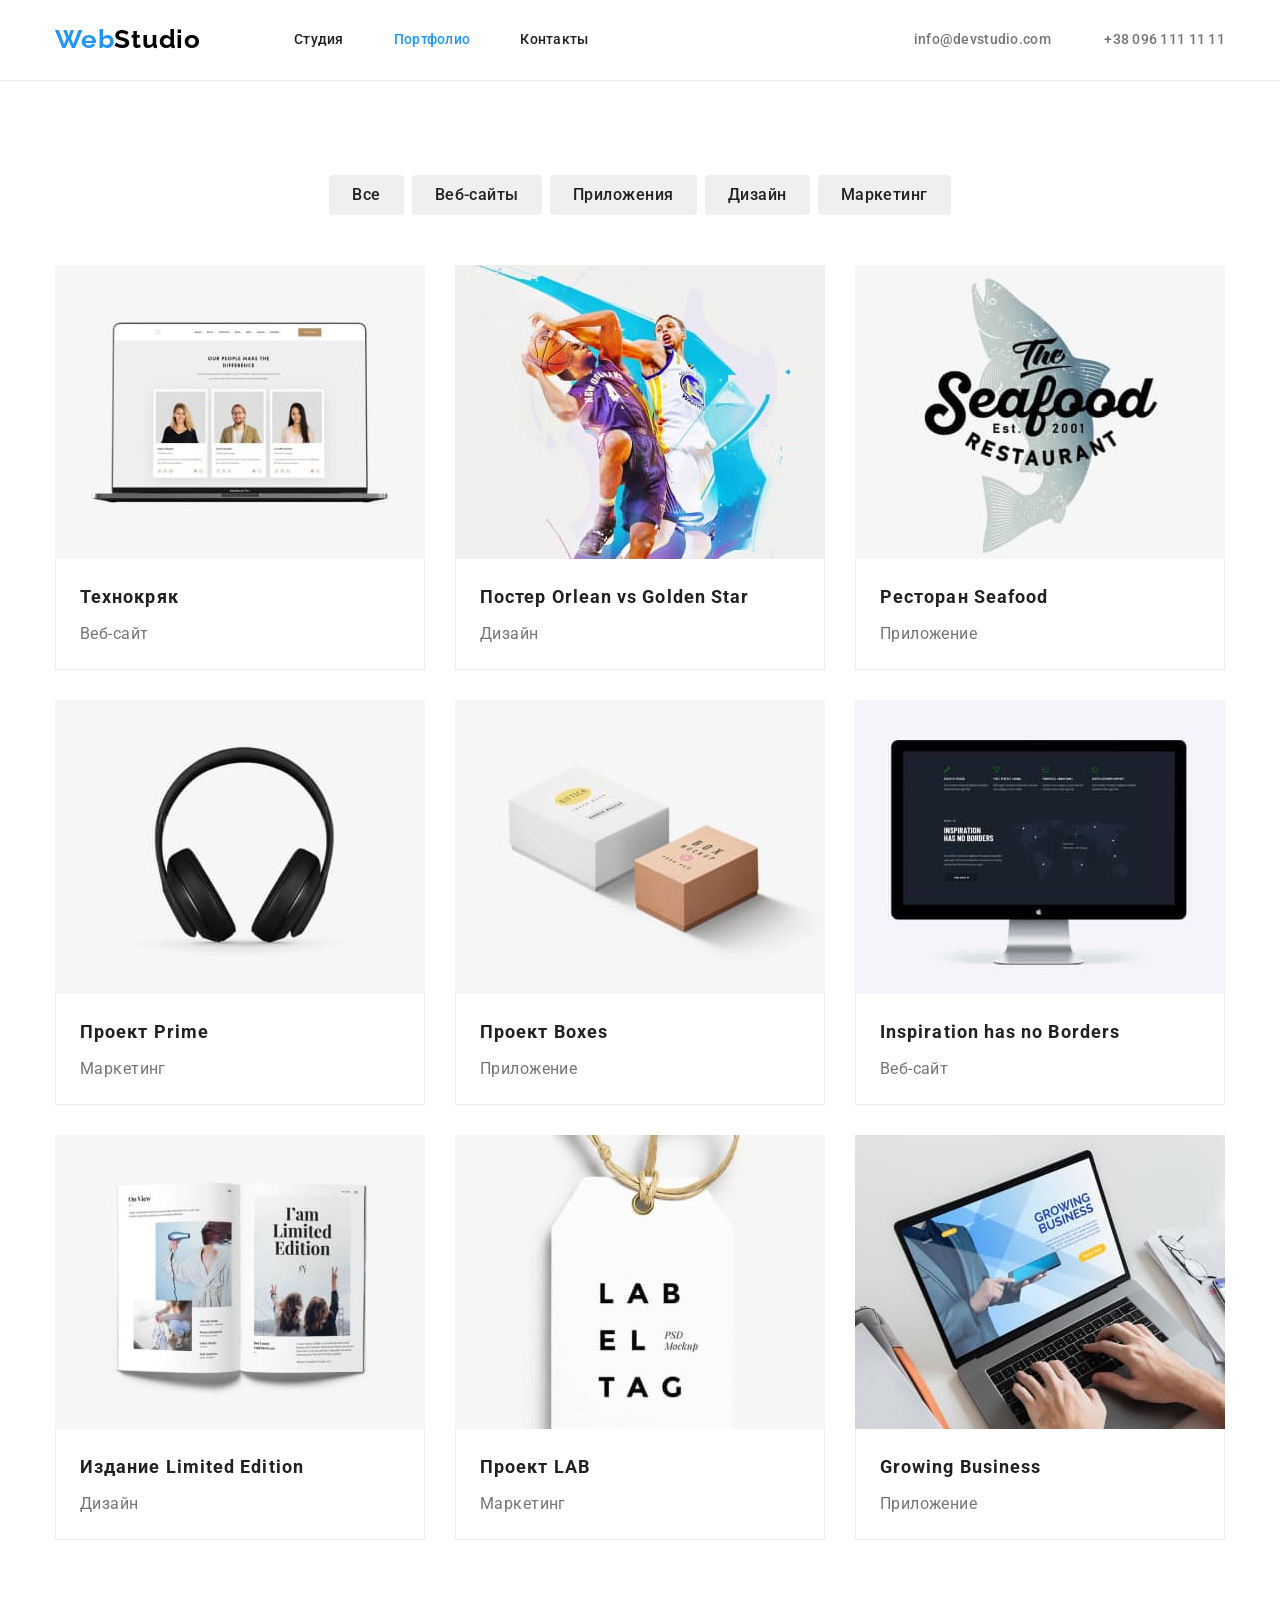
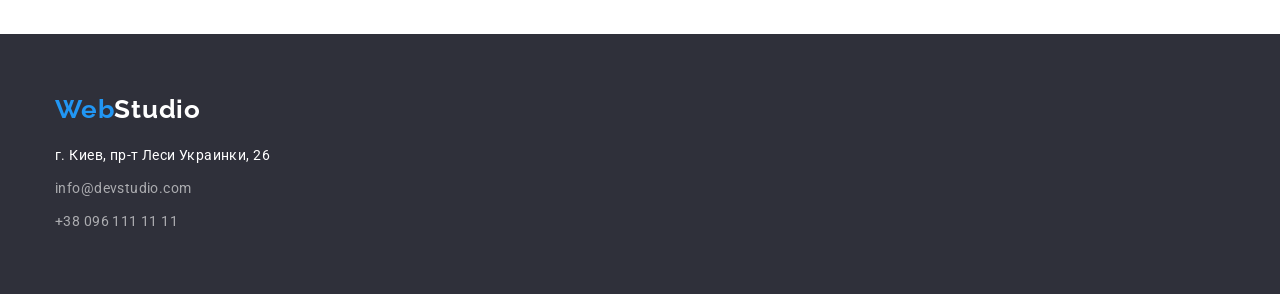
==== portfolio.html @ 881823a1 "hero bg; icons (header, preferences, our team)" ====
<!DOCTYPE html>
<html lang="ru">
<head>
    <meta charset="UTF-8">
    <meta http-equiv="X-UA-Compatible" content="IE=edge">
    <meta name="viewport" content="width=device-width, initial-scale=1.0">
    <title>Document</title>
    <link rel="stylesheet" href="https://cdnjs.cloudflare.com/ajax/libs/modern-normalize/1.1.0/modern-normalize.min.css"
          integrity="sha512-wpPYUAdjBVSE4KJnH1VR1HeZfpl1ub8YT/NKx4PuQ5NmX2tKuGu6U/JRp5y+Y8XG2tV+wKQpNHVUX03MfMFn9Q=="
          crossorigin="anonymous" referrerpolicy="no-referrer" />
    <link rel="preconnect" href="https://fonts.googleapis.com">
    <link rel="preconnect" href="https://fonts.gstatic.com" crossorigin>
    <link href="https://fonts.googleapis.com/css2?family=Raleway:wght@700&family=Roboto:wght@400;500;700;900&display=swap"
          rel="stylesheet">
    <link rel="stylesheet" href="./css/styles.css">
</head>

<body>

    <!--Шапка сайта-->
    <header class="header">
        <div class="container">
            <nav class="navigation">
                <a href="" class="logo  link"> <span class="logo-accent">Web</span>Studio</a>
                <ul class="site-nav list">
                    <li class="site-nav-item"><a href="./index.html" class="site-nav-link link">Студия</a></li>
                    <li class="site-nav-item"><a href="./portfolio.html" class="site-nav-link link  current">Портфолио</a></li>
                    <li class="site-nav-item"><a href="" class="site-nav-link link">Контакты</a></li>
                </ul>
            </nav>
            <ul class="contacts">
                <li class="contacts-item"><a href="mailto:info@devstudio.com"
                        class="contacts-link link">info@devstudio.com</a></li>
                <li class="contacts-item"><a href="tel:+380961111111" class="contacts-link link">+38 096 111 11 11</a></li>
            </ul>
        </div>
    </header>

    <main>

        <!--Страница портфолио-->
        <section class="portfolio section">
            <div class="container">
                <h1 hidden class="portfolio-title">Портфолио</h1>
                <ul class="filter list">
                    <li class="filter-item"><button type="button" class="button">Все</button></li>
                    <li class="filter-item"><button type="button" class="button">Веб-сайты</button></li>
                    <li class="filter-item"><button type="button" class="button">Приложения</button></li>
                    <li class="filter-item"><button type="button" class="button">Дизайн</button></li>
                    <li class="filter-item"><button type="button" class="button">Маркетинг</button></li>
                </ul>
                <ul class="projects">

                    <li class="projects-item">
                        <a href="" class="projects-link link">
                            <img src="./images/project-1.jpg" alt="На экране MacBook Pro открыт веб-сайт. На странице участники команды: две девушки и один парень." width="370" height="294" class="images">
                            <div class="projects-content">
                                <h2 class="projects-title">Технокряк</h2>
                                <p class="projects-text">Веб-сайт</p>
                            </div>
                        </a>
                        </li>

                    <li class="projects-item">
                        <a href="" class="projects-link link">
                            <img src="./images/project-2.jpg" alt="Два баскетболиста в прыжке сражаются за мяч." width="370" height="294" class="images">
                            <div class="projects-content">
                                <h2 class="projects-title">Постер <span lang="en">Orlean vs Golden Star</span></h2>
                                <p class="projects-text">Дизайн</p>
                            </div>
                        </a>
                    </li>

                    <li class="projects-item">
                        <a href="" class="projects-link link">
                            <img src="./images/project-3.jpg" alt="Логотип ресторана в виде серой вертикально нарисованой рыбы с подписью: The Seafood restaurant." width="370" height="294" class="images">
                            <div class="projects-content">
                                <h2 class="projects-title">Ресторан <span lang="en">Seafood</span></h2>
                                <p class="projects-text">Приложение</p>
                            </div>
                        </a>
                    </li>

                    <li class="projects-item">
                        <a href="" class="projects-link link">
                            <img src="./images/project-4.jpg" alt="Черные беспроводные наушники." width="370" height="294"  class="images">
                            <div class="projects-content"> 
                                <h2 class="projects-title">Проект <span lang="en">Prime</span></h2>
                                <p class="projects-text">Маркетинг</p>
                                </div>
                        </a>
                    </li>

                    <li class="projects-item">
                        <a href="" class="projects-link link">
                            <img src="./images/project-5.jpg" alt="Белая коробка подписаная Giftica и коричневая коробка подписаная Box." width="370" height="294"  class="images">
                            <div class="projects-content">
                                <h2 class="projects-title">Проект <span lang="en">Boxes</span></h2>
                                <p class="projects-text">Приложение</p>
                            </div>
                        </a>
                    </li>

                    <li class="projects-item">
                        <a href="" class="projects-link link">
                            <img src="./images/project-6.jpg" alt="На Aрple мониторе открыт веб-сайт." width="370" height="294" class="images">
                            <div class="projects-content">
                                <h2 class="projects-title"><span lang="en">Inspiration has no Borders</span></h2>
                                <p class="projects-text">Веб-сайт</p>
                            </div>
                        </a>
                    </li>

                    <li class="projects-item">
                        <a href="" class="projects-link link">
                            
                        <img src="./images/project-7.jpg" alt="Открытый журнал на странице с надписью I am limited Edition." width="370" height="294" class="images">
                        <div class="projects-content">
                            <h2 class="projects-title">Издание <span lang="en">Limited Edition</span></h2>
                            <p class="projects-text">Дизайн</p>
                        </div>
                        </a>
                    </li>

                    <li class="projects-item">
                        <a href="" class="projects-link link">
                            <img src="./images/project-8.jpg" alt="Белый ценник с подписью Lable tag." width="370" height="294" class="images">
                            <div class="projects-content">
                                <h2 class="projects-title">Проект <span lang="en">LAB</span></h2>
                                <p class="projects-text">Маркетинг</p>
                            </div>
                        </a>
                    </li>

                    <li class="projects-item">
                        <a href="" class="projects-link link">
                            <img src="./images/project-9.jpg" alt="Две руки на клавиатуре ноут-бука, на экране которого открыто преложение Growing Business." width="370" height="294" class="images">
                            <div class="projects-content">
                                <h2 class="projects-title"><span lang="en">Growing Business</span></h2>
                                <p class="projects-text">Приложение</p>
                            </div>
                        </a>
                    </li>

                </ul>
            </div>
        </section>
        
    </main>

        <!--Футер-->
        <footer class="footer">
            <div class="container">
                <a href="" class="logo-footer"> <span class="logo-accent">Web</span><span
                        class="logo-accent-white">Studio</span></a>
                <address class="adress">
                    <ul class="adress-list list">
                        <li class="adress-item office">г. Киев, пр-т Леси Украинки, 26</li>
                        <li class="adress-item"><a href="mailto:info@devstudio.com" class="link">info@devstudio.com</a>
                        </li>
                        <li class="adress-item"><a href="tel:+380961111111" class="link">+38 096 111 11 11</a></li>
                    </ul>
                </address>
            </div>
        </footer>
    
</body>
</html>
---- css/styles.css ----
/* цвет основного текста #757575 */
/* вторичный цвет текста  #000000 */
/* цвет заголовка #212121 */
/* акцент #2196f3 */
/* первичный белый цвет #FFFFFF */
/* вторичный белый (цвет адресса в footer) rgba(255, 255, 255, 0.6) */

:root {
  --primary-text-color: #757575;
  --secondary-text-color: #000000;
  --title-text-color: #212121;
  --accent-color: #2196f3;
  --primary-white-color: #ffffff;
  --secondary-white-color: rgba(255, 255, 255, 0.6);
}

/* --------------BODY-------------- */

body {
  background-color: var(--primary-white-color);
  font-family: 'Roboto', sans-serif;
  letter-spacing: 0.03em;
  font-size: 14px;
  line-height: 1.71;
}

p,
h1,
h2,
h3,
h4,
h5,
h6 {
  margin-top: 0;
  margin-bottom: 0;
}

ul {
  list-style: none;
  margin-top: 0;
  margin-bottom: 0;
  padding-left: 0;
}

.link {
  text-decoration: none;
  color: inherit;
}

.visually-hidden {
  position: absolute;
  width: 1px;
  height: 1px;
  margin: -1px;
  padding: 0;
  overflow: hidden;
  border: 0;
  clip: rect(0 0 0 0);
}

.container {
  width: 1200px;
  padding-left: 15px;
  padding-right: 15px;
  margin: 0 auto;
}

.section {
  padding-top: 94px;
  padding-bottom: 94px;
}

.images {
  display: block;
  max-width: 100%;
  height: auto;
}

/* --------------HEADER-------------- */

.header .container {
  display: flex;
  align-items: center;
}

.navigation {
  display: flex;
  align-items: center;
}

/* ----Logo---- */

.logo {
  margin-right: 93px;
  padding-top: 24px;
  padding-bottom: 25px;

  font-family: Raleway, sans-serif;
  font-weight: 700;
  font-size: 26px;
  line-height: 1.19;
  letter-spacing: 0.03em;
  text-decoration: none;
  color: var(--secondary-text-color);
}

.logo-accent {
  color: var(--accent-color);
}

/* ----Site nav---- */

.site-nav {
  display: flex;
  align-items: center;
}

.site-nav-item:not(:last-child) {
  margin-right: 50px;
}
.site-nav-link {
  display: inline-block;
  padding-top: 32px;
  padding-bottom: 32px;

  font-weight: 500;
  font-size: 14px;
  line-height: 1.14;
  letter-spacing: 0.02em;
  color: var(--title-text-color);
}

.current {
  color: var(--accent-color);
}

.site-nav-item:hover,
.site-nav-item:focus {
  color: var(--accent-color);
}

.header {
  border-bottom: 1px solid rgba(236, 236, 236, 1);
}

/* ----Contacts---- */

.contacts {
  margin-left: auto;
}

.contacts-item:not(:last-child) {
  margin-right: 50px;
}
.contacts-item {
  display: inline-block;

  font-weight: 500;
  font-size: 14px;
  line-height: 1.14;
  letter-spacing: 0.02em;
  color: var(--primary-text-color);
}

.contacts-link {
  display: flex;
  align-items: center;
  padding-top: 32px;
  padding-bottom: 32px;
}

.contacts-link:hover,
.contacts-link:focus {
  color: var(--accent-color);
}

.icon-link {
  margin-right: 10px;
  fill: currentColor;
}

/* --------------MAIN-------------- */

/* временный фон */

/*Overlay*/

.overlay {
  max-width: 1600px;
  height: 600px;
  margin-left: auto;
  margin-right: auto;
  background-image: linear-gradient(to right, rgba(47, 48, 58, 0.4));
  background-image: url(../images/hero-background.jpg);
  background-repeat: no-repeat;
  background-position: center;
  background-size: cover;
}

.hero {
  padding: 200px 0;
  background-color: #c4c4c4;
}

.hero-title {
  margin-right: auto;
  margin-left: auto;
  margin-bottom: 30px;
  width: 696px;
  text-align: center;

  font-weight: 900;
  font-size: 44px;
  line-height: 1.36;
  text-align: center;
  letter-spacing: 0.06em;
  text-transform: uppercase;
  color: var(--primary-white-color);
}

.hero-button {
  display: block;
  min-width: 200px;
  border-radius: 4px;
  margin-left: auto;
  margin-right: auto;
  padding: 10px 32px;
  text-align: center;
  border: 1px solid transparent;

  font-family: Roboto;
  font-weight: 700;
  font-size: 16px;
  line-height: 1.87;
  align-items: center;
  text-align: center;
  letter-spacing: 0.06em;
  color: var(--primary-white-color);
  background-color: var(--accent-color);
  cursor: pointer;
}

/* ----Preferences---- */

.preferences {
  display: flex;
}
.preferences-item {
  margin-right: 30px;
}
.preferences-item:last-child {
  margin-right: 0;
}

.preferences-title {
  width: 270px;
  margin-bottom: 10px;

  font-weight: 700;
  font-size: 14px;
  line-height: 1.14;
  text-transform: uppercase;
  color: var(--title-text-color);
}

.preferences-text {
  width: 270px;
  color: var(--primary-text-color);
}

.icon-preferences {
  display: flex;
  justify-content: center;
  margin-bottom: 30px;
  width: 270px;
  height: 120px;
  background-color: #f5f4fa;
}

.icon-picture {
  border-radius: 4px;
  justify-content: center;
}

/* ----Activities---- */

.activities {
  padding-top: 0;
}

.activities-list {
  display: flex;
}

.activities-title {
  margin-bottom: 50px;

  font-weight: 700;
  font-size: 36px;
  line-height: 1.17;
  text-align: center;
  color: var(--title-text-color);
}

.activities-item {
  margin-right: 30px;
}

.activities-item:last-child {
  margin-right: 0;
}

/* ----Our team---- */

.our-team {
  background-color: #f5f4fa;
}

.our-team-title {
  margin-bottom: 50px;

  font-weight: 700;
  font-size: 36px;
  line-height: 1.17;
  text-align: center;
  color: var(--title-text-color);
}

.our-team-list {
  display: flex;
}

.our-team-member {
  overflow: hidden;
  box-shadow: 0px 1px 3px rgba(0, 0, 0, 0.12), 0px 1px 1px rgba(0, 0, 0, 0.14),
    0px 2px 1px rgba(0, 0, 0, 0.2);
  border-radius: 0px 0px 4px 4px;
  margin-right: 30px;
  width: calc((100%-90px) / 4);
}

.our-team-member:last-child {
  margin-right: 0;
}

.our-tem-content {
  padding-top: 30px;
  padding-bottom: 30px;

  background-color: var(--primary-white-color);
}

.our-team-subtitle {
  text-align: center;
  margin-bottom: 10px;

  font-weight: 500;
  font-size: 16px;
  line-height: 1.19;
  text-align: center;
  color: var(--title-text-color);
}

.our-team-text {
  text-align: center;

  font-size: 16px;
  line-height: 1.19;
  text-align: center;
  color: var(--primary-text-color);
}

.icon-nets {
  display: flex;
  align-content: center;
  margin-top: 16px;
  margin-right: 32px;
  margin-bottom: 30px;
  margin-left: 32px;
}
.icon-link {
  width: 44px;
  height: 44px;
  display: flex;
  justify-content: center;
  align-items: center;
  border-radius: 50%;
  fill: rgba(175, 177, 184, 1);
}

.icon-link:hover,
.icon-link:focus {
  fill: var(--primary-white-color);
  background-color: var(--accent-color);
}

/* ----Clients---- */

.clients-title {
  margin-bottom: 50px;

  font-weight: 700;
  font-size: 36px;
  line-height: 1.17;
  text-align: center;
  color: var(--title-text-color);
}

/* --------------FOOTER-------------- */

/*.footer .container {
  padding-top: 60px;
  padding-bottom: 60px;
}*/
.footer {
  padding: 60px 0;

  background-color: #2f303a;
}

.logo-footer {
  display: block;
  margin-bottom: 20px;

  font-family: Raleway, sans-serif;
  font-weight: 700;
  font-size: 26px;
  line-height: 1.19;
  letter-spacing: 0.03em;
  text-decoration: none;
}

.adress {
  font-style: normal;
}

.adress-item {
  display: block;
  margin-bottom: 9px;

  color: rgba(255, 255, 255, 0.6);
}
.adress-item:first-child {
  color: var(--primary-white-color);
}

.adress-item:last-child {
  margin-bottom: 0;
}

.adress-item:hover,
.adress-item:focus {
  color: var(--accent-color);
}

.logo-accent-white {
  color: var(--primary-white-color);
}

/* --------------Portfolio PAGE-------------- */

/* ----Filter---- */
.filter {
  display: flex;
  justify-content: center;
  margin-bottom: 50px;
}

.filter-item:not(:last-child) {
  margin-right: 8px;
}

.button {
  display: inline-block;
  padding: 6px 22px;
  text-align: center;
  border: 1px solid transparent;
  border-radius: 4px;

  font-family: Roboto;
  font-weight: 500;
  font-size: 16px;
  line-height: 1.62;
  text-align: center;
  letter-spacing: 0.03em;
  color: var(--title-text-color);
  cursor: pointer;
}

.button:hover,
.button:focus {
  color: #ffffff;
  background-color: var(--accent-color);
}

.projects {
  display: flex;
  flex-wrap: wrap;
  margin-right: -30px;
  margin-top: -30px;
}

.projects-item {
  flex-basis: calc((100% - 90px) / 3);
  margin-right: 30px;
  margin-top: 30px;
}

.projects-content {
  padding: 20px 24px;
  border-left: 1px solid rgba(238, 238, 238, 1);
  border-right: 1px solid rgba(238, 238, 238, 1);
  border-bottom: 1px solid rgba(238, 238, 238, 1);
}

.projects-title {
  font-weight: 700;
  font-size: 18px;
  line-height: 2;
  letter-spacing: 0.06em;

  color: var(--title-text-color);
}

.projects-text {
  margin-top: 4px;

  font-size: 16px;
  line-height: 1.87;
  color: var(--primary-text-color);
}
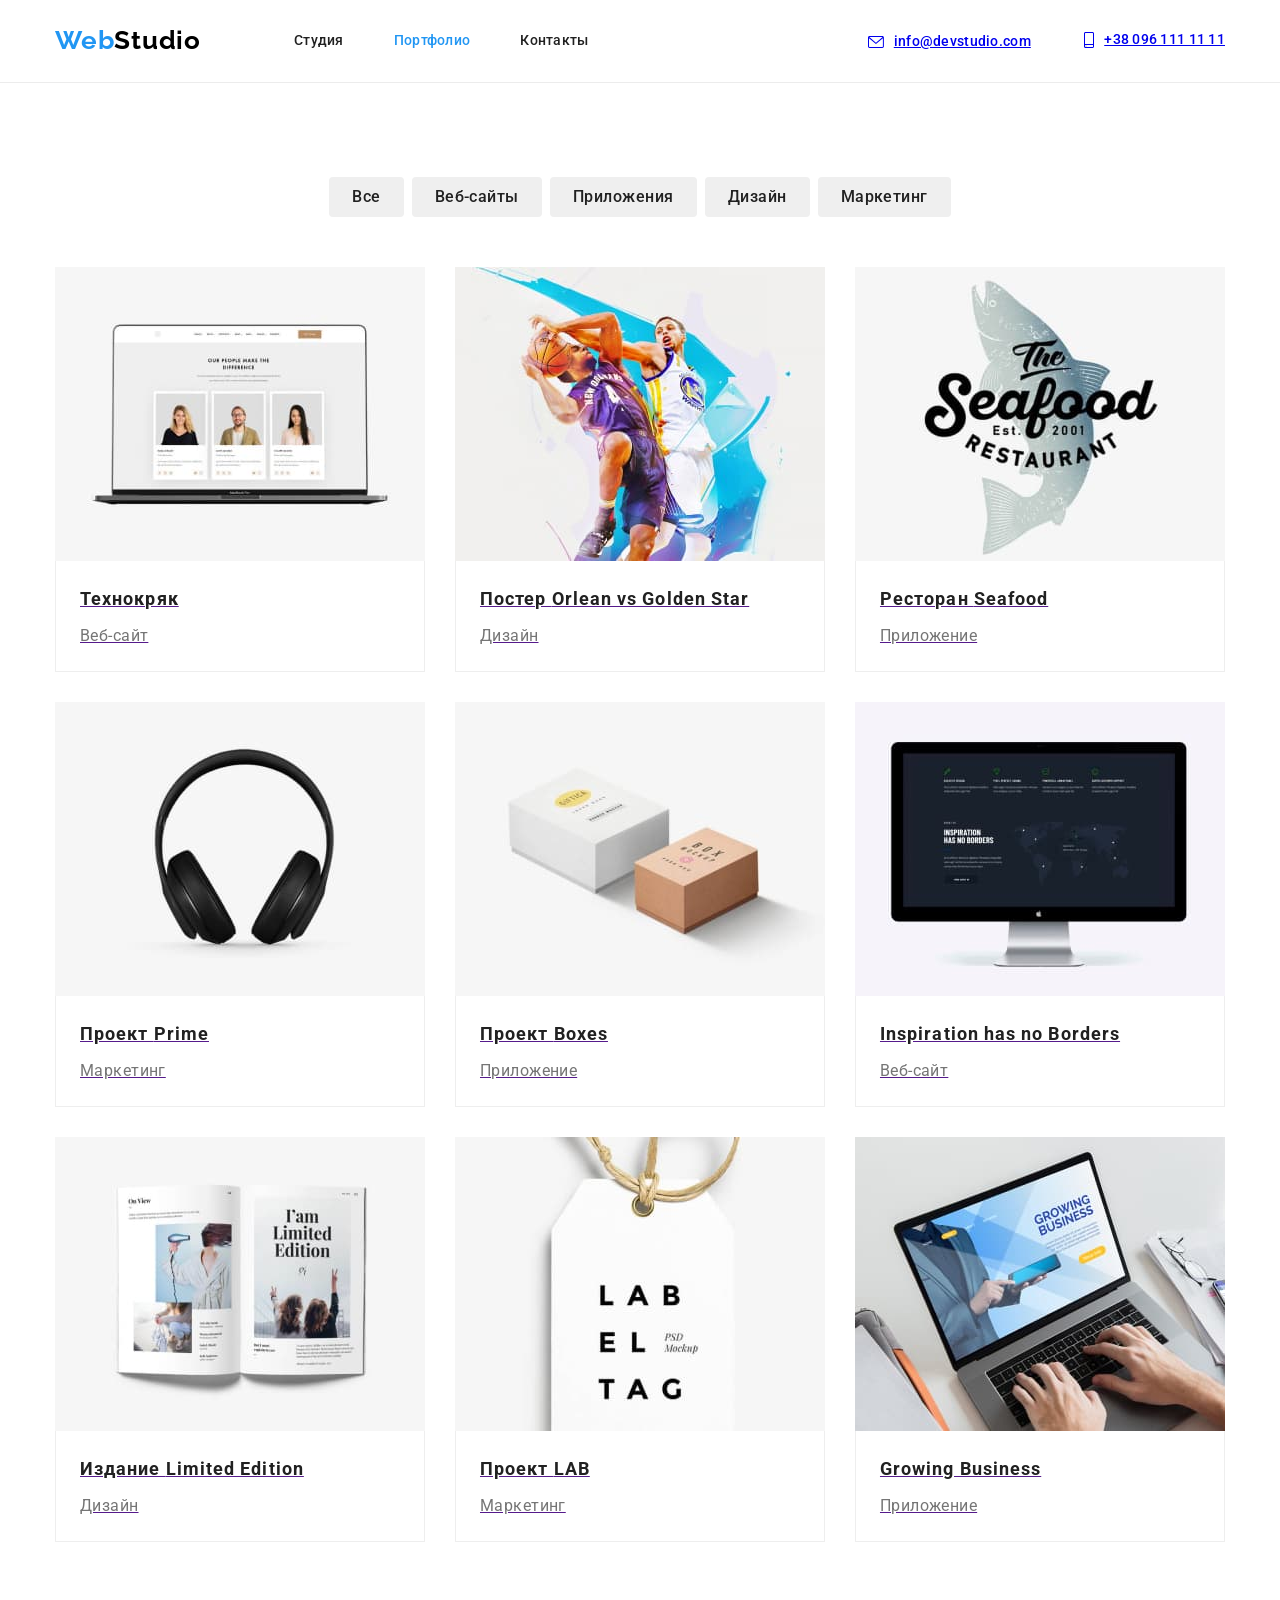
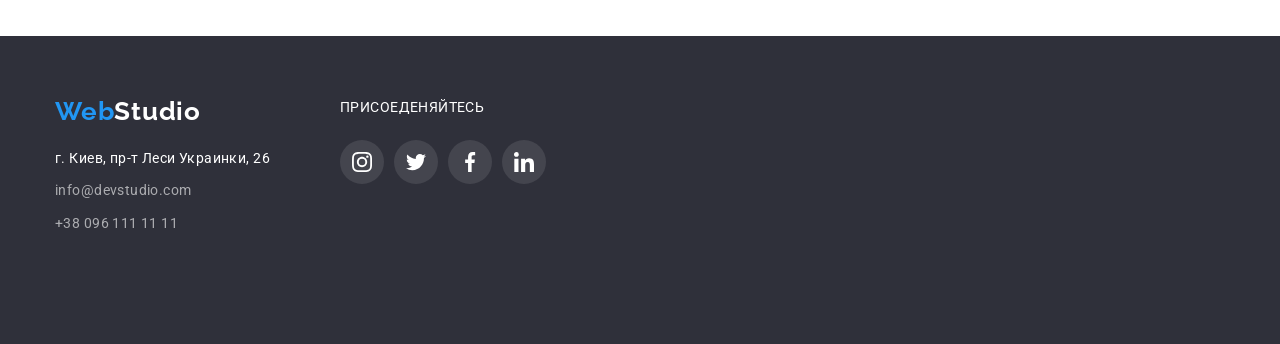
==== commit 08983639: "Hw-04 done" ====
--- a/portfolio.html
+++ b/portfolio.html
@@ -21,20 +21,34 @@
     <header class="header">
         <div class="container">
             <nav class="navigation">
-                <a href="" class="logo  link"> <span class="logo-accent">Web</span>Studio</a>
-                <ul class="site-nav list">
+                <a href="" class="logo"> <span class="logo-accent">Web</span>Studio</a>
+                <ul class="site-nav">
                     <li class="site-nav-item"><a href="./index.html" class="site-nav-link link">Студия</a></li>
                     <li class="site-nav-item"><a href="./portfolio.html" class="site-nav-link link  current">Портфолио</a></li>
                     <li class="site-nav-item"><a href="" class="site-nav-link link">Контакты</a></li>
                 </ul>
             </nav>
             <ul class="contacts">
-                <li class="contacts-item"><a href="mailto:info@devstudio.com"
-                        class="contacts-link link">info@devstudio.com</a></li>
-                <li class="contacts-item"><a href="tel:+380961111111" class="contacts-link link">+38 096 111 11 11</a></li>
+                <li class="contacts-item">
+                    <a href="mailto:info@devstudio.com" class="contacts-link">
+                        <svg class="icon-link" width="16" height="12">
+                            <use href="./images/icons.svg#icon-envelope">
+                            </use>
+                        </svg>
+                        info@devstudio.com</a>
+                </li>
+            
+                <li class="contacts-item">
+                    <a href="tel:+380961111111" class="contacts-link">
+                        <svg class="icon-link" width="10" height="16">
+                            <use href="./images/icons.svg#icon-smartphone">
+                            </use>
+                        </svg>
+                        +38 096 111 11 11</a>
+                </li>
             </ul>
-        </div>
-    </header>
+            </div>
+            </header>
 
     <main>
 
@@ -52,7 +66,7 @@
                 <ul class="projects">
 
                     <li class="projects-item">
-                        <a href="" class="projects-link link">
+                        <a href="" class="projects-link">
                             <img src="./images/project-1.jpg" alt="На экране MacBook Pro открыт веб-сайт. На странице участники команды: две девушки и один парень." width="370" height="294" class="images">
                             <div class="projects-content">
                                 <h2 class="projects-title">Технокряк</h2>
@@ -62,7 +76,7 @@
                         </li>
 
                     <li class="projects-item">
-                        <a href="" class="projects-link link">
+                        <a href="" class="projects-link">
                             <img src="./images/project-2.jpg" alt="Два баскетболиста в прыжке сражаются за мяч." width="370" height="294" class="images">
                             <div class="projects-content">
                                 <h2 class="projects-title">Постер <span lang="en">Orlean vs Golden Star</span></h2>
@@ -72,7 +86,7 @@
                     </li>
 
                     <li class="projects-item">
-                        <a href="" class="projects-link link">
+                        <a href="" class="projects-link">
                             <img src="./images/project-3.jpg" alt="Логотип ресторана в виде серой вертикально нарисованой рыбы с подписью: The Seafood restaurant." width="370" height="294" class="images">
                             <div class="projects-content">
                                 <h2 class="projects-title">Ресторан <span lang="en">Seafood</span></h2>
@@ -82,7 +96,7 @@
                     </li>
 
                     <li class="projects-item">
-                        <a href="" class="projects-link link">
+                        <a href="" class="projects-link">
                             <img src="./images/project-4.jpg" alt="Черные беспроводные наушники." width="370" height="294"  class="images">
                             <div class="projects-content"> 
                                 <h2 class="projects-title">Проект <span lang="en">Prime</span></h2>
@@ -92,7 +106,7 @@
                     </li>
 
                     <li class="projects-item">
-                        <a href="" class="projects-link link">
+                        <a href="" class="projects-link">
                             <img src="./images/project-5.jpg" alt="Белая коробка подписаная Giftica и коричневая коробка подписаная Box." width="370" height="294"  class="images">
                             <div class="projects-content">
                                 <h2 class="projects-title">Проект <span lang="en">Boxes</span></h2>
@@ -102,7 +116,7 @@
                     </li>
 
                     <li class="projects-item">
-                        <a href="" class="projects-link link">
+                        <a href="" class="projects-link">
                             <img src="./images/project-6.jpg" alt="На Aрple мониторе открыт веб-сайт." width="370" height="294" class="images">
                             <div class="projects-content">
                                 <h2 class="projects-title"><span lang="en">Inspiration has no Borders</span></h2>
@@ -112,7 +126,7 @@
                     </li>
 
                     <li class="projects-item">
-                        <a href="" class="projects-link link">
+                        <a href="" class="projects-link">
                             
                         <img src="./images/project-7.jpg" alt="Открытый журнал на странице с надписью I am limited Edition." width="370" height="294" class="images">
                         <div class="projects-content">
@@ -123,7 +137,7 @@
                     </li>
 
                     <li class="projects-item">
-                        <a href="" class="projects-link link">
+                        <a href="" class="projects-link">
                             <img src="./images/project-8.jpg" alt="Белый ценник с подписью Lable tag." width="370" height="294" class="images">
                             <div class="projects-content">
                                 <h2 class="projects-title">Проект <span lang="en">LAB</span></h2>
@@ -133,7 +147,7 @@
                     </li>
 
                     <li class="projects-item">
-                        <a href="" class="projects-link link">
+                        <a href="" class="projects-link">
                             <img src="./images/project-9.jpg" alt="Две руки на клавиатуре ноут-бука, на экране которого открыто преложение Growing Business." width="370" height="294" class="images">
                             <div class="projects-content">
                                 <h2 class="projects-title"><span lang="en">Growing Business</span></h2>
@@ -148,21 +162,64 @@
         
     </main>
 
-        <!--Футер-->
-        <footer class="footer">
-            <div class="container">
+    <!--Футер-->
+    <footer class="footer">
+    
+        <div class="container">
+            <div class="footer-adresses">
                 <a href="" class="logo-footer"> <span class="logo-accent">Web</span><span
                         class="logo-accent-white">Studio</span></a>
                 <address class="adress">
-                    <ul class="adress-list list">
+    
+                    <ul class="adress-list">
                         <li class="adress-item office">г. Киев, пр-т Леси Украинки, 26</li>
-                        <li class="adress-item"><a href="mailto:info@devstudio.com" class="link">info@devstudio.com</a>
-                        </li>
+                        <li class="adress-item"><a href="mailto:info@devstudio.com" class="link">info@devstudio.com</a></li>
                         <li class="adress-item"><a href="tel:+380961111111" class="link">+38 096 111 11 11</a></li>
                     </ul>
+    
                 </address>
             </div>
-        </footer>
+    
+            <div class="social-nets">
+                <p class="nets-text">ПРИСОЕДЕНЯЙТЕСЬ</p>
+    
+                <ul class="our-nets-list">
+                    <li class="our-nets-item">
+                        <a href="" class="our-nets-link">
+                            <svg class="our-net" width="20px" height="20px">
+                                <use href="./images/icons.svg#icon-instagram"> </use>
+                            </svg>
+                        </a>
+                    </li>
+    
+                    <li class="our-nets-item">
+                        <a href="" class="our-nets-link">
+                            <svg class="our-net" width="20px" height="20px">
+                                <use href="./images/icons.svg#icon-twitter"> </use>
+                            </svg>
+                        </a>
+                    </li>
+    
+                    <li class="our-nets-item">
+                        <a href="" class="our-nets-link">
+                            <svg class="our-net" width="20px" height="20px">
+                                <use href="./images/icons.svg#icon-facebook"> </use>
+                            </svg>
+                        </a>
+                    </li>
+    
+                    <li class="our-nets-item">
+                        <a href="" class="our-nets-link">
+                            <svg class="our-net" width="20px" height="20px">
+                                <use href="./images/icons.svg#icon-linkedin"> </use>
+                            </svg>
+                        </a>
+                    </li>
+                </ul>
+            </div>
+        </div>
+        </div>
+    </footer>
     
 </body>
 </html>
--- a/css/styles.css
+++ b/css/styles.css
@@ -181,8 +181,6 @@
 
 /* --------------MAIN-------------- */
 
-/* временный фон */
-
 /*Overlay*/
 
 .overlay {
@@ -194,11 +192,13 @@
   background-image: url(../images/hero-background.jpg);
   background-repeat: no-repeat;
   background-position: center;
+
   background-size: cover;
 }
 
 .hero {
   padding: 200px 0;
+
   background-color: #c4c4c4;
 }
 
@@ -215,6 +215,7 @@
   text-align: center;
   letter-spacing: 0.06em;
   text-transform: uppercase;
+
   color: var(--primary-white-color);
 }
 
@@ -235,6 +236,7 @@
   align-items: center;
   text-align: center;
   letter-spacing: 0.06em;
+
   color: var(--primary-white-color);
   background-color: var(--accent-color);
   cursor: pointer;
@@ -260,11 +262,13 @@
   font-size: 14px;
   line-height: 1.14;
   text-transform: uppercase;
+
   color: var(--title-text-color);
 }
 
 .preferences-text {
   width: 270px;
+
   color: var(--primary-text-color);
 }
 
@@ -274,6 +278,7 @@
   margin-bottom: 30px;
   width: 270px;
   height: 120px;
+
   background-color: #f5f4fa;
 }
 
@@ -299,6 +304,7 @@
   font-size: 36px;
   line-height: 1.17;
   text-align: center;
+
   color: var(--title-text-color);
 }
 
@@ -323,6 +329,7 @@
   font-size: 36px;
   line-height: 1.17;
   text-align: center;
+
   color: var(--title-text-color);
 }
 
@@ -357,6 +364,7 @@
   font-weight: 500;
   font-size: 16px;
   line-height: 1.19;
+
   text-align: center;
   color: var(--title-text-color);
 }
@@ -367,6 +375,7 @@
   font-size: 16px;
   line-height: 1.19;
   text-align: center;
+
   color: var(--primary-text-color);
 }
 
@@ -378,18 +387,19 @@
   margin-bottom: 30px;
   margin-left: 32px;
 }
-.icon-link {
+.icon-nets-link {
   width: 44px;
   height: 44px;
   display: flex;
   justify-content: center;
   align-items: center;
   border-radius: 50%;
+
   fill: rgba(175, 177, 184, 1);
 }
 
-.icon-link:hover,
-.icon-link:focus {
+.icon-nets-link:hover,
+.icon-nets-link:focus {
   fill: var(--primary-white-color);
   background-color: var(--accent-color);
 }
@@ -403,15 +413,54 @@
   font-size: 36px;
   line-height: 1.17;
   text-align: center;
-  color: var(--title-text-color);
+
+  color: var(--title-text-color);
+}
+
+.clients-list {
+  display: flex;
+  justify-content: center;
+  align-items: center;
+}
+
+.clients-item {
+  display: flex;
+
+  justify-content: center;
+  align-items: center;
+  width: 170px;
+  height: 92px;
+
+  margin-top: 50px;
+  margin-right: 30px;
+
+  fill: rgba(175, 177, 184, 1);
+  border: 1px solid rgba(175, 177, 184, 1);
+  border-radius: 4px;
+}
+
+.clients-item:hover,
+.clients-item:focus {
+  border-color: var(--accent-color);
+}
+
+.clients-link {
+  display: flex;
+  justify-content: center;
+  align-items: center;
+  width: 100%;
+  height: 100%;
+
+  fill: inherit;
+}
+
+.clients-link:hover,
+.clients-link:focus {
+  fill: var(--accent-color);
 }
 
 /* --------------FOOTER-------------- */
 
-/*.footer .container {
-  padding-top: 60px;
-  padding-bottom: 60px;
-}*/
 .footer {
   padding: 60px 0;
 
@@ -457,6 +506,53 @@
   color: var(--primary-white-color);
 }
 
+.footer .container {
+  display: flex;
+}
+
+.social-nets {
+  margin-left: 70px;
+  margin-bottom: 100px;
+}
+.our-nets-list {
+  display: flex;
+  justify-content: center;
+  align-content: center;
+  margin-top: 20px;
+}
+
+.our-nets-item {
+  width: 44px;
+  height: 44px;
+  display: flex;
+  justify-content: center;
+  align-items: center;
+  border-radius: 50%;
+  margin-right: 10px;
+
+  background-color: rgba(255, 255, 255, 0.1);
+}
+
+.our-nets-item:hover,
+.our-nets-item:focus {
+  background-color: var(--accent-color);
+}
+
+.our-nets-link {
+  display: flex;
+  justify-content: center;
+  align-items: center;
+
+  fill: var(--primary-white-color);
+}
+
+.nets-text {
+  font-size: 14px;
+  font-weight: 700px;
+
+  color: var(--primary-white-color);
+}
+
 /* --------------Portfolio PAGE-------------- */
 
 /* ----Filter---- */
@@ -483,6 +579,7 @@
   line-height: 1.62;
   text-align: center;
   letter-spacing: 0.03em;
+
   color: var(--title-text-color);
   cursor: pointer;
 }
@@ -504,6 +601,12 @@
   flex-basis: calc((100% - 90px) / 3);
   margin-right: 30px;
   margin-top: 30px;
+}
+
+.projects-item:hover,
+.projects-item:focus {
+  box-shadow: 1px 4px 6px 0px rgba(0, 0, 0, 0.16), 0px 4px 4px 0px rgba(0, 0, 0, 0.06),
+    0px 1px 1px 0px rgba(0, 0, 0, 0.12);
 }
 
 .projects-content {
@@ -527,5 +630,6 @@
 
   font-size: 16px;
   line-height: 1.87;
+
   color: var(--primary-text-color);
 }
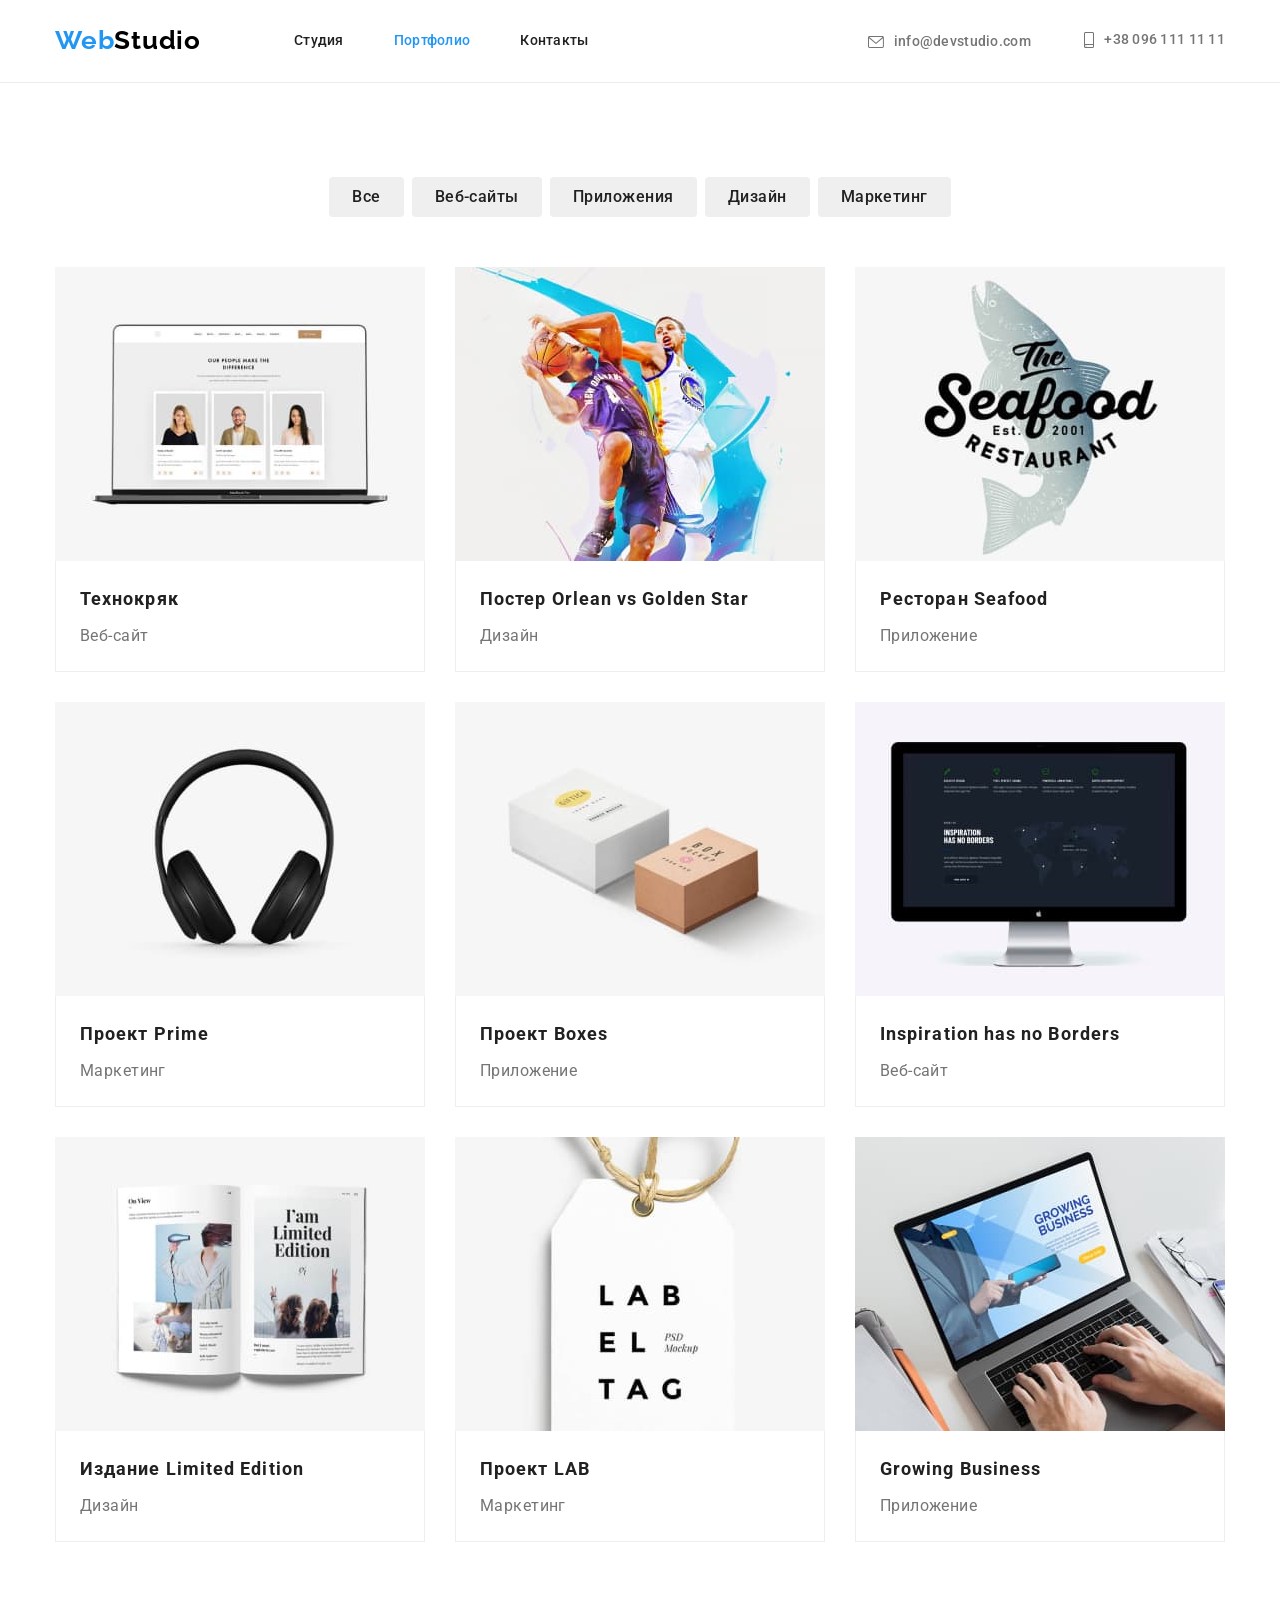
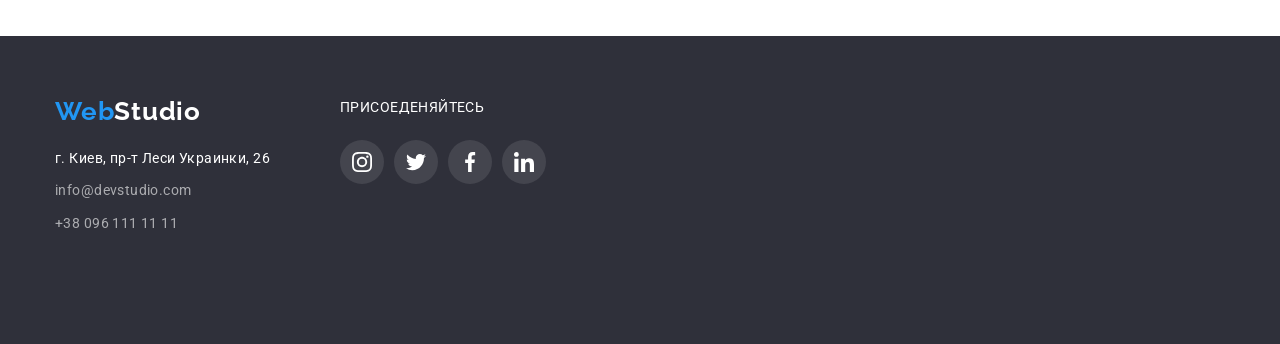
==== commit c89b2548: "Final-version" ====
--- a/portfolio.html
+++ b/portfolio.html
@@ -21,8 +21,8 @@
     <header class="header">
         <div class="container">
             <nav class="navigation">
-                <a href="" class="logo"> <span class="logo-accent">Web</span>Studio</a>
-                <ul class="site-nav">
+                <a href="" class="logo link"> <span class="logo-accent">Web</span>Studio</a>
+                <ul class="site-nav list">
                     <li class="site-nav-item"><a href="./index.html" class="site-nav-link link">Студия</a></li>
                     <li class="site-nav-item"><a href="./portfolio.html" class="site-nav-link link  current">Портфолио</a></li>
                     <li class="site-nav-item"><a href="" class="site-nav-link link">Контакты</a></li>
@@ -30,7 +30,7 @@
             </nav>
             <ul class="contacts">
                 <li class="contacts-item">
-                    <a href="mailto:info@devstudio.com" class="contacts-link">
+                    <a href="mailto:info@devstudio.com" class="contacts-link link">
                         <svg class="icon-link" width="16" height="12">
                             <use href="./images/icons.svg#icon-envelope">
                             </use>
@@ -39,7 +39,7 @@
                 </li>
             
                 <li class="contacts-item">
-                    <a href="tel:+380961111111" class="contacts-link">
+                    <a href="tel:+380961111111" class="contacts-link link">
                         <svg class="icon-link" width="10" height="16">
                             <use href="./images/icons.svg#icon-smartphone">
                             </use>
@@ -66,7 +66,7 @@
                 <ul class="projects">
 
                     <li class="projects-item">
-                        <a href="" class="projects-link">
+                        <a href="" class="projects-link link">
                             <img src="./images/project-1.jpg" alt="На экране MacBook Pro открыт веб-сайт. На странице участники команды: две девушки и один парень." width="370" height="294" class="images">
                             <div class="projects-content">
                                 <h2 class="projects-title">Технокряк</h2>
@@ -76,7 +76,7 @@
                         </li>
 
                     <li class="projects-item">
-                        <a href="" class="projects-link">
+                        <a href="" class="projects-link link">
                             <img src="./images/project-2.jpg" alt="Два баскетболиста в прыжке сражаются за мяч." width="370" height="294" class="images">
                             <div class="projects-content">
                                 <h2 class="projects-title">Постер <span lang="en">Orlean vs Golden Star</span></h2>
@@ -86,7 +86,7 @@
                     </li>
 
                     <li class="projects-item">
-                        <a href="" class="projects-link">
+                        <a href="" class="projects-link link">
                             <img src="./images/project-3.jpg" alt="Логотип ресторана в виде серой вертикально нарисованой рыбы с подписью: The Seafood restaurant." width="370" height="294" class="images">
                             <div class="projects-content">
                                 <h2 class="projects-title">Ресторан <span lang="en">Seafood</span></h2>
@@ -96,7 +96,7 @@
                     </li>
 
                     <li class="projects-item">
-                        <a href="" class="projects-link">
+                        <a href="" class="projects-link link">
                             <img src="./images/project-4.jpg" alt="Черные беспроводные наушники." width="370" height="294"  class="images">
                             <div class="projects-content"> 
                                 <h2 class="projects-title">Проект <span lang="en">Prime</span></h2>
@@ -106,7 +106,7 @@
                     </li>
 
                     <li class="projects-item">
-                        <a href="" class="projects-link">
+                        <a href="" class="projects-link link">
                             <img src="./images/project-5.jpg" alt="Белая коробка подписаная Giftica и коричневая коробка подписаная Box." width="370" height="294"  class="images">
                             <div class="projects-content">
                                 <h2 class="projects-title">Проект <span lang="en">Boxes</span></h2>
@@ -116,7 +116,7 @@
                     </li>
 
                     <li class="projects-item">
-                        <a href="" class="projects-link">
+                        <a href="" class="projects-link link">
                             <img src="./images/project-6.jpg" alt="На Aрple мониторе открыт веб-сайт." width="370" height="294" class="images">
                             <div class="projects-content">
                                 <h2 class="projects-title"><span lang="en">Inspiration has no Borders</span></h2>
@@ -126,7 +126,7 @@
                     </li>
 
                     <li class="projects-item">
-                        <a href="" class="projects-link">
+                        <a href="" class="projects-link link">
                             
                         <img src="./images/project-7.jpg" alt="Открытый журнал на странице с надписью I am limited Edition." width="370" height="294" class="images">
                         <div class="projects-content">
@@ -137,7 +137,7 @@
                     </li>
 
                     <li class="projects-item">
-                        <a href="" class="projects-link">
+                        <a href="" class="projects-link link">
                             <img src="./images/project-8.jpg" alt="Белый ценник с подписью Lable tag." width="370" height="294" class="images">
                             <div class="projects-content">
                                 <h2 class="projects-title">Проект <span lang="en">LAB</span></h2>
@@ -147,7 +147,7 @@
                     </li>
 
                     <li class="projects-item">
-                        <a href="" class="projects-link">
+                        <a href="" class="projects-link link">
                             <img src="./images/project-9.jpg" alt="Две руки на клавиатуре ноут-бука, на экране которого открыто преложение Growing Business." width="370" height="294" class="images">
                             <div class="projects-content">
                                 <h2 class="projects-title"><span lang="en">Growing Business</span></h2>
@@ -171,7 +171,7 @@
                         class="logo-accent-white">Studio</span></a>
                 <address class="adress">
     
-                    <ul class="adress-list">
+                    <ul class="adress-list list">
                         <li class="adress-item office">г. Киев, пр-т Леси Украинки, 26</li>
                         <li class="adress-item"><a href="mailto:info@devstudio.com" class="link">info@devstudio.com</a></li>
                         <li class="adress-item"><a href="tel:+380961111111" class="link">+38 096 111 11 11</a></li>
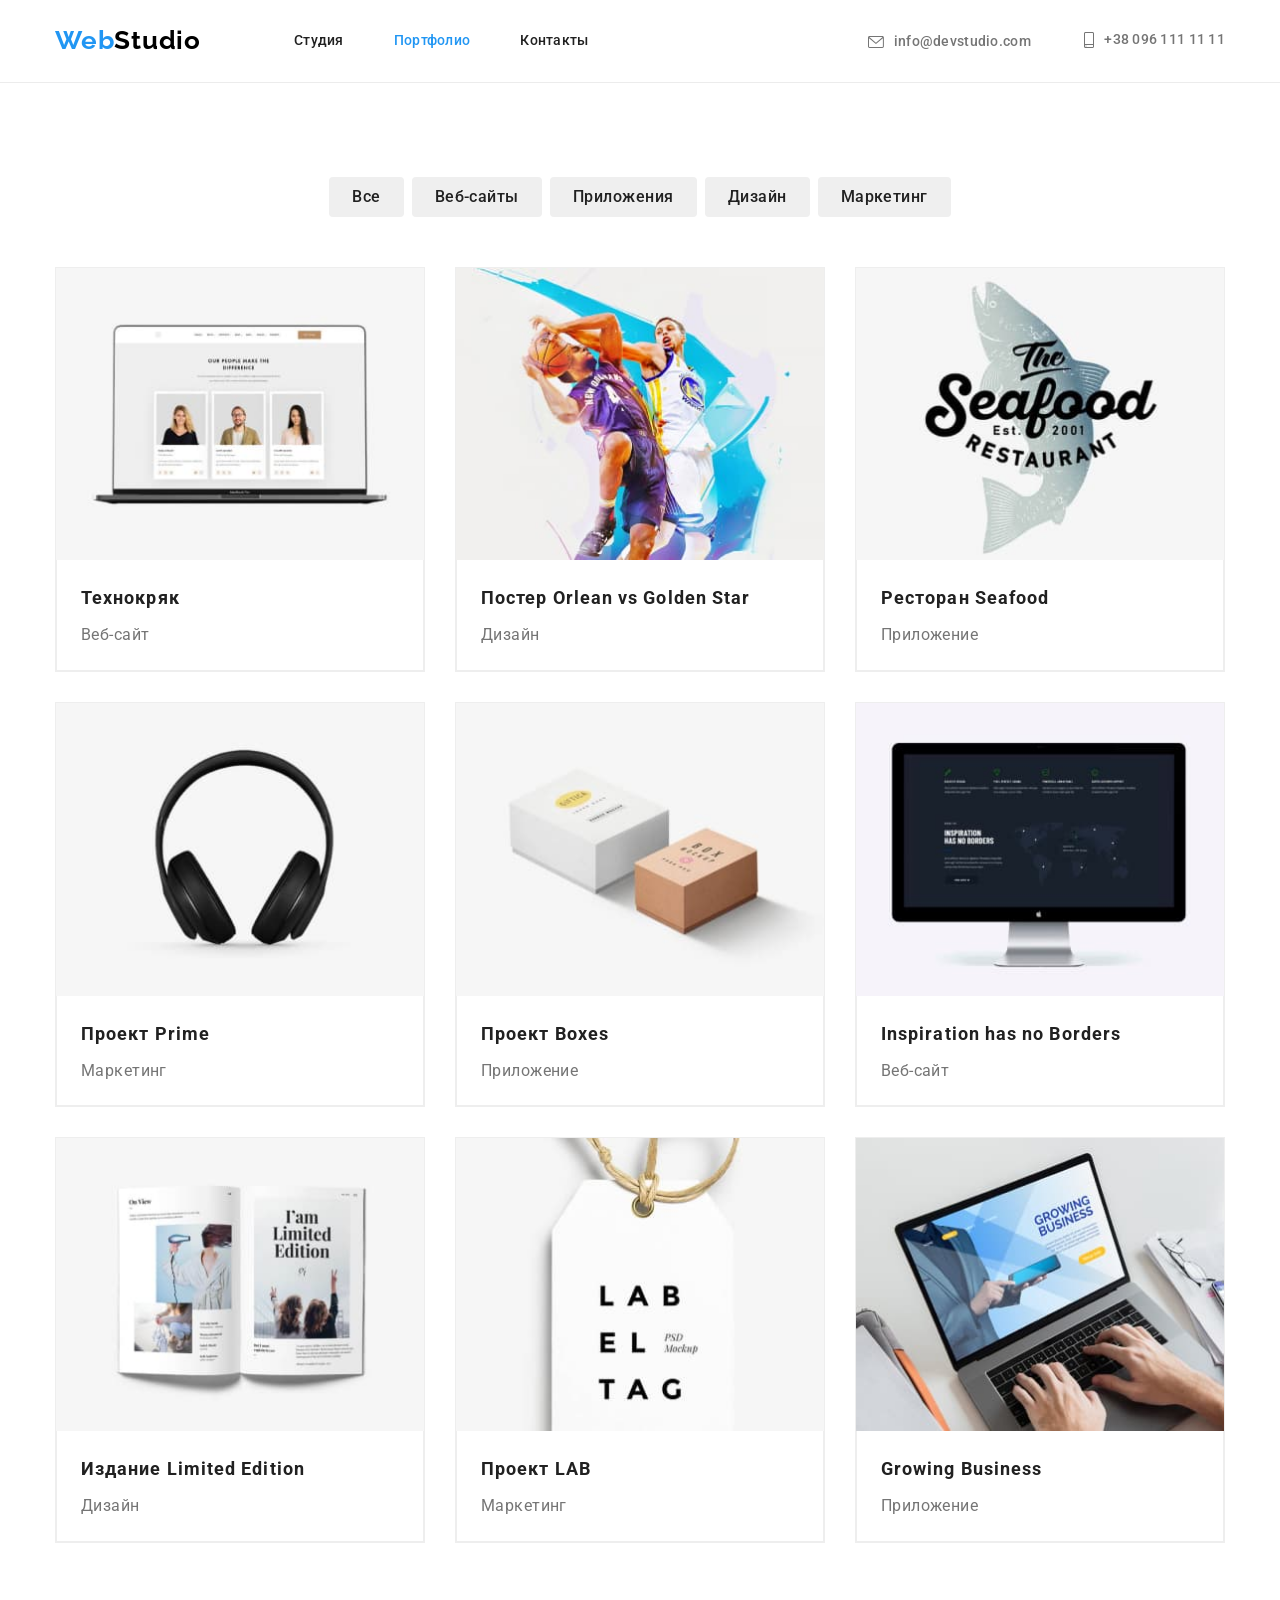
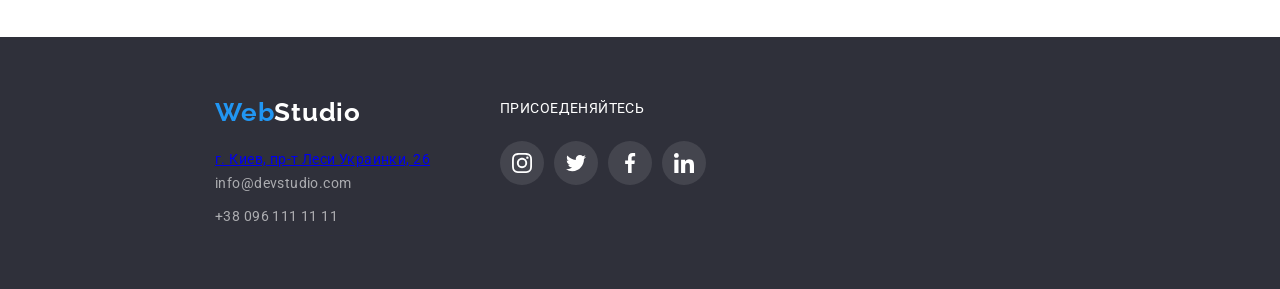
==== commit aca543e8: "Some improvements" ====
--- a/portfolio.html
+++ b/portfolio.html
@@ -21,11 +21,11 @@
     <header class="header">
         <div class="container">
             <nav class="navigation">
-                <a href="" class="logo link"> <span class="logo-accent">Web</span>Studio</a>
+                <a href="#" class="logo link"> <span class="logo-accent">Web</span>Studio</a>
                 <ul class="site-nav list">
                     <li class="site-nav-item"><a href="./index.html" class="site-nav-link link">Студия</a></li>
                     <li class="site-nav-item"><a href="./portfolio.html" class="site-nav-link link  current">Портфолио</a></li>
-                    <li class="site-nav-item"><a href="" class="site-nav-link link">Контакты</a></li>
+                    <li class="site-nav-item"><a href="#" class="site-nav-link link">Контакты</a></li>
                 </ul>
             </nav>
             <ul class="contacts">
@@ -167,12 +167,12 @@
     
         <div class="container">
             <div class="footer-adresses">
-                <a href="" class="logo-footer"> <span class="logo-accent">Web</span><span
+                <a href="#" class="logo-footer"> <span class="logo-accent">Web</span><span
                         class="logo-accent-white">Studio</span></a>
                 <address class="adress">
     
                     <ul class="adress-list list">
-                        <li class="adress-item office">г. Киев, пр-т Леси Украинки, 26</li>
+                        <li><a href="https://i.imgur.com/gTXVKdE.png">г. Киев, пр-т Леси Украинки, 26</a></li>
                         <li class="adress-item"><a href="mailto:info@devstudio.com" class="link">info@devstudio.com</a></li>
                         <li class="adress-item"><a href="tel:+380961111111" class="link">+38 096 111 11 11</a></li>
                     </ul>
--- a/css/styles.css
+++ b/css/styles.css
@@ -134,8 +134,8 @@
   color: var(--accent-color);
 }
 
-.site-nav-item:hover,
-.site-nav-item:focus {
+.site-nav-link:hover,
+.site-nav-link:focus {
   color: var(--accent-color);
 }
 
@@ -152,6 +152,7 @@
 .contacts-item:not(:last-child) {
   margin-right: 50px;
 }
+
 .contacts-item {
   display: inline-block;
 
@@ -181,23 +182,17 @@
 
 /* --------------MAIN-------------- */
 
-/*Overlay*/
-
-.overlay {
+.hero {
   max-width: 1600px;
   height: 600px;
+  padding: 200px 0;
   margin-left: auto;
   margin-right: auto;
-  background-image: linear-gradient(to right, rgba(47, 48, 58, 0.4));
-  background-image: url(../images/hero-background.jpg);
+  background-image: linear-gradient(to right, rgba(47, 48, 58, 0.4), rgba(47, 48, 58, 0.4)),
+    url(../images/hero-background.jpg);
   background-repeat: no-repeat;
   background-position: center;
-
   background-size: cover;
-}
-
-.hero {
-  padding: 200px 0;
 
   background-color: #c4c4c4;
 }
@@ -212,7 +207,6 @@
   font-weight: 900;
   font-size: 44px;
   line-height: 1.36;
-  text-align: center;
   letter-spacing: 0.06em;
   text-transform: uppercase;
 
@@ -229,12 +223,10 @@
   text-align: center;
   border: 1px solid transparent;
 
-  font-family: Roboto;
   font-weight: 700;
   font-size: 16px;
   line-height: 1.87;
   align-items: center;
-  text-align: center;
   letter-spacing: 0.06em;
 
   color: var(--primary-white-color);
@@ -275,6 +267,7 @@
 .icon-preferences {
   display: flex;
   justify-content: center;
+  align-items: center;
   margin-bottom: 30px;
   width: 270px;
   height: 120px;
@@ -365,7 +358,6 @@
   font-size: 16px;
   line-height: 1.19;
 
-  text-align: center;
   color: var(--title-text-color);
 }
 
@@ -374,19 +366,24 @@
 
   font-size: 16px;
   line-height: 1.19;
-  text-align: center;
 
   color: var(--primary-text-color);
 }
 
 .icon-nets {
   display: flex;
-  align-content: center;
+  justify-content: center;
   margin-top: 16px;
-  margin-right: 32px;
-  margin-bottom: 30px;
-  margin-left: 32px;
-}
+}
+
+.icon-item {
+  margin-right: 10px;
+}
+
+.icon-item:last-child {
+  margin-right: 0;
+}
+
 .icon-nets-link {
   width: 44px;
   height: 44px;
@@ -424,45 +421,44 @@
 }
 
 .clients-item {
-  display: flex;
-
-  justify-content: center;
-  align-items: center;
   width: 170px;
   height: 92px;
-
-  margin-top: 50px;
   margin-right: 30px;
+}
+
+.clients-item:last-child {
+  margin-right: 0;
+}
+
+.clients-item:hover,
+.clients-item:focus {
+  border-color: var(--accent-color);
+}
+
+.clients-link {
+  display: flex;
+  justify-content: center;
+  align-items: center;
+  width: 100%;
+  height: 100%;
 
   fill: rgba(175, 177, 184, 1);
   border: 1px solid rgba(175, 177, 184, 1);
   border-radius: 4px;
 }
 
-.clients-item:hover,
-.clients-item:focus {
-  border-color: var(--accent-color);
-}
-
-.clients-link {
-  display: flex;
-  justify-content: center;
-  align-items: center;
-  width: 100%;
-  height: 100%;
-
-  fill: inherit;
-}
-
 .clients-link:hover,
 .clients-link:focus {
   fill: var(--accent-color);
+  border-color: var(--accent-color);
 }
 
 /* --------------FOOTER-------------- */
 
 .footer {
   padding: 60px 0;
+  width: 1600px;
+  height: 252px;
 
   background-color: #2f303a;
 }
@@ -512,7 +508,6 @@
 
 .social-nets {
   margin-left: 70px;
-  margin-bottom: 100px;
 }
 .our-nets-list {
   display: flex;
@@ -524,26 +519,28 @@
 .our-nets-item {
   width: 44px;
   height: 44px;
-  display: flex;
-  justify-content: center;
-  align-items: center;
+  margin-right: 10px;
+}
+
+.our-nets-item:last-child {
+  margin-right: 0px;
+}
+
+.our-nets-link {
+  display: flex;
+  justify-content: center;
+  align-items: center;
+  width: 100%;
+  height: 100%;
   border-radius: 50%;
-  margin-right: 10px;
 
   background-color: rgba(255, 255, 255, 0.1);
-}
-
-.our-nets-item:hover,
-.our-nets-item:focus {
+  fill: var(--primary-white-color);
+}
+
+.our-nets-link:hover,
+.our-nets-link:focus {
   background-color: var(--accent-color);
-}
-
-.our-nets-link {
-  display: flex;
-  justify-content: center;
-  align-items: center;
-
-  fill: var(--primary-white-color);
 }
 
 .nets-text {
@@ -577,7 +574,6 @@
   font-weight: 500;
   font-size: 16px;
   line-height: 1.62;
-  text-align: center;
   letter-spacing: 0.03em;
 
   color: var(--title-text-color);
@@ -588,6 +584,11 @@
 .button:focus {
   color: #ffffff;
   background-color: var(--accent-color);
+
+  /* shadow-middle */
+  box-shadow: 0px 3px 1px rgba(0, 0, 0, 0.1), 0px 1px 2px rgba(0, 0, 0, 0.08),
+    0px 2px 2px rgba(0, 0, 0, 0.12);
+  border-radius: 4px;
 }
 
 .projects {
@@ -598,13 +599,18 @@
 }
 
 .projects-item {
+  display: flex;
   flex-basis: calc((100% - 90px) / 3);
   margin-right: 30px;
   margin-top: 30px;
-}
-
-.projects-item:hover,
-.projects-item:focus {
+
+  background: #ffffff;
+  border: 1px solid #eeeeee;
+  box-sizing: border-box;
+}
+
+.projects-link:hover,
+.projects-link:focus {
   box-shadow: 1px 4px 6px 0px rgba(0, 0, 0, 0.16), 0px 4px 4px 0px rgba(0, 0, 0, 0.06),
     0px 1px 1px 0px rgba(0, 0, 0, 0.12);
 }
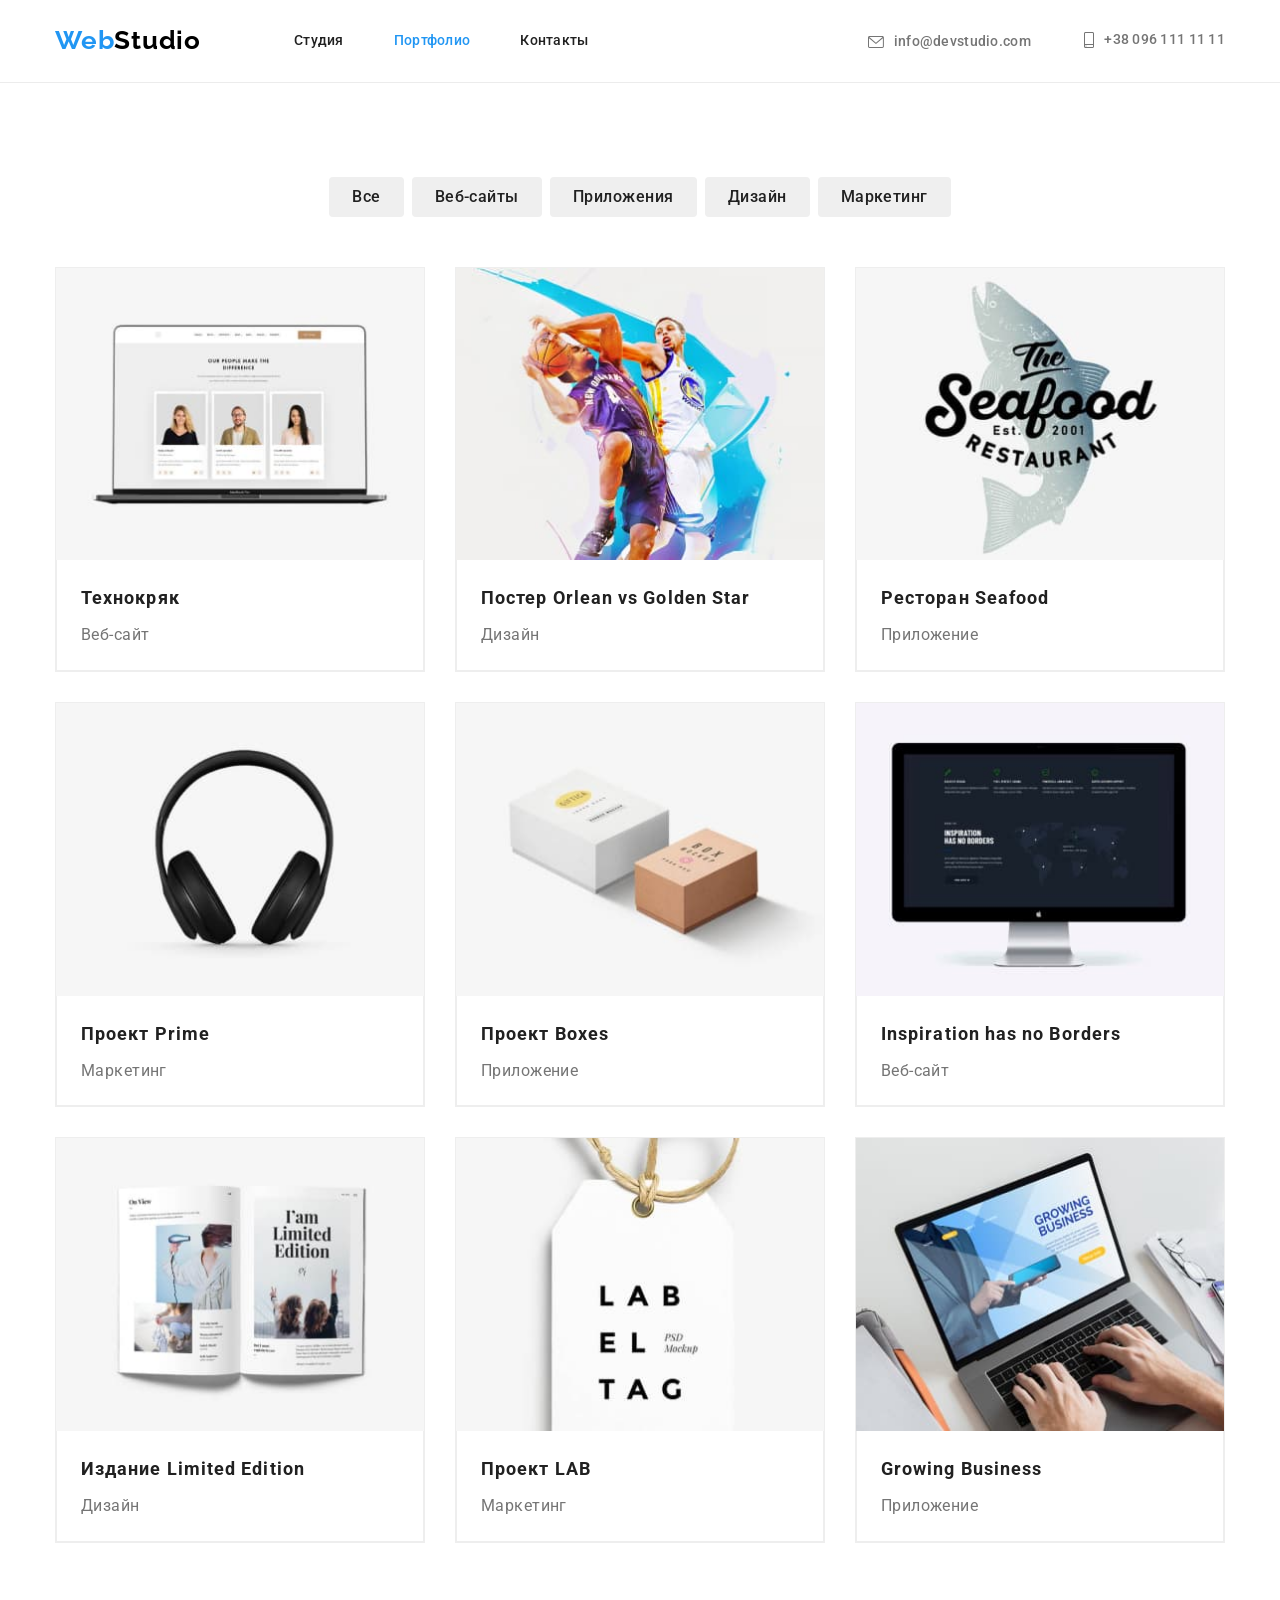
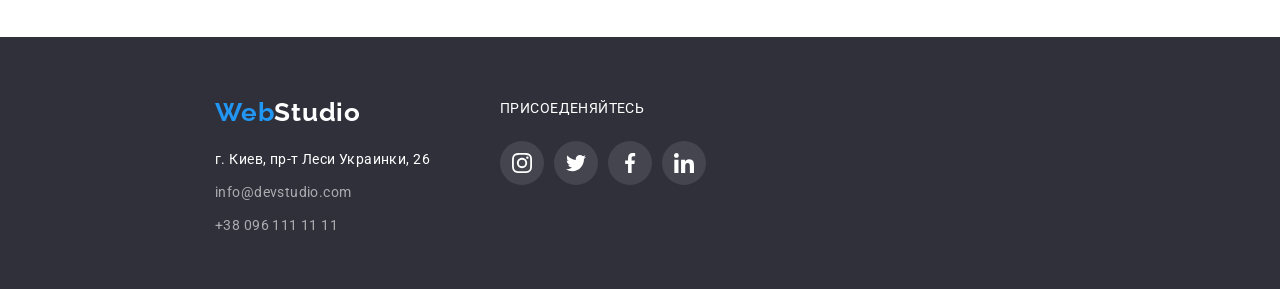
==== commit dbe13dfd: "Correction work" ====
--- a/portfolio.html
+++ b/portfolio.html
@@ -172,7 +172,7 @@
                 <address class="adress">
     
                     <ul class="adress-list list">
-                        <li><a href="https://i.imgur.com/gTXVKdE.png">г. Киев, пр-т Леси Украинки, 26</a></li>
+                        <li  class="adress-item"><a href="https://i.imgur.com/gTXVKdE.png" class="link">г. Киев, пр-т Леси Украинки, 26</a></li>
                         <li class="adress-item"><a href="mailto:info@devstudio.com" class="link">info@devstudio.com</a></li>
                         <li class="adress-item"><a href="tel:+380961111111" class="link">+38 096 111 11 11</a></li>
                     </ul>
--- a/css/styles.css
+++ b/css/styles.css
@@ -570,7 +570,7 @@
   border: 1px solid transparent;
   border-radius: 4px;
 
-  font-family: Roboto;
+  font-family: 'Roboto', sans-serif;
   font-weight: 500;
   font-size: 16px;
   line-height: 1.62;
